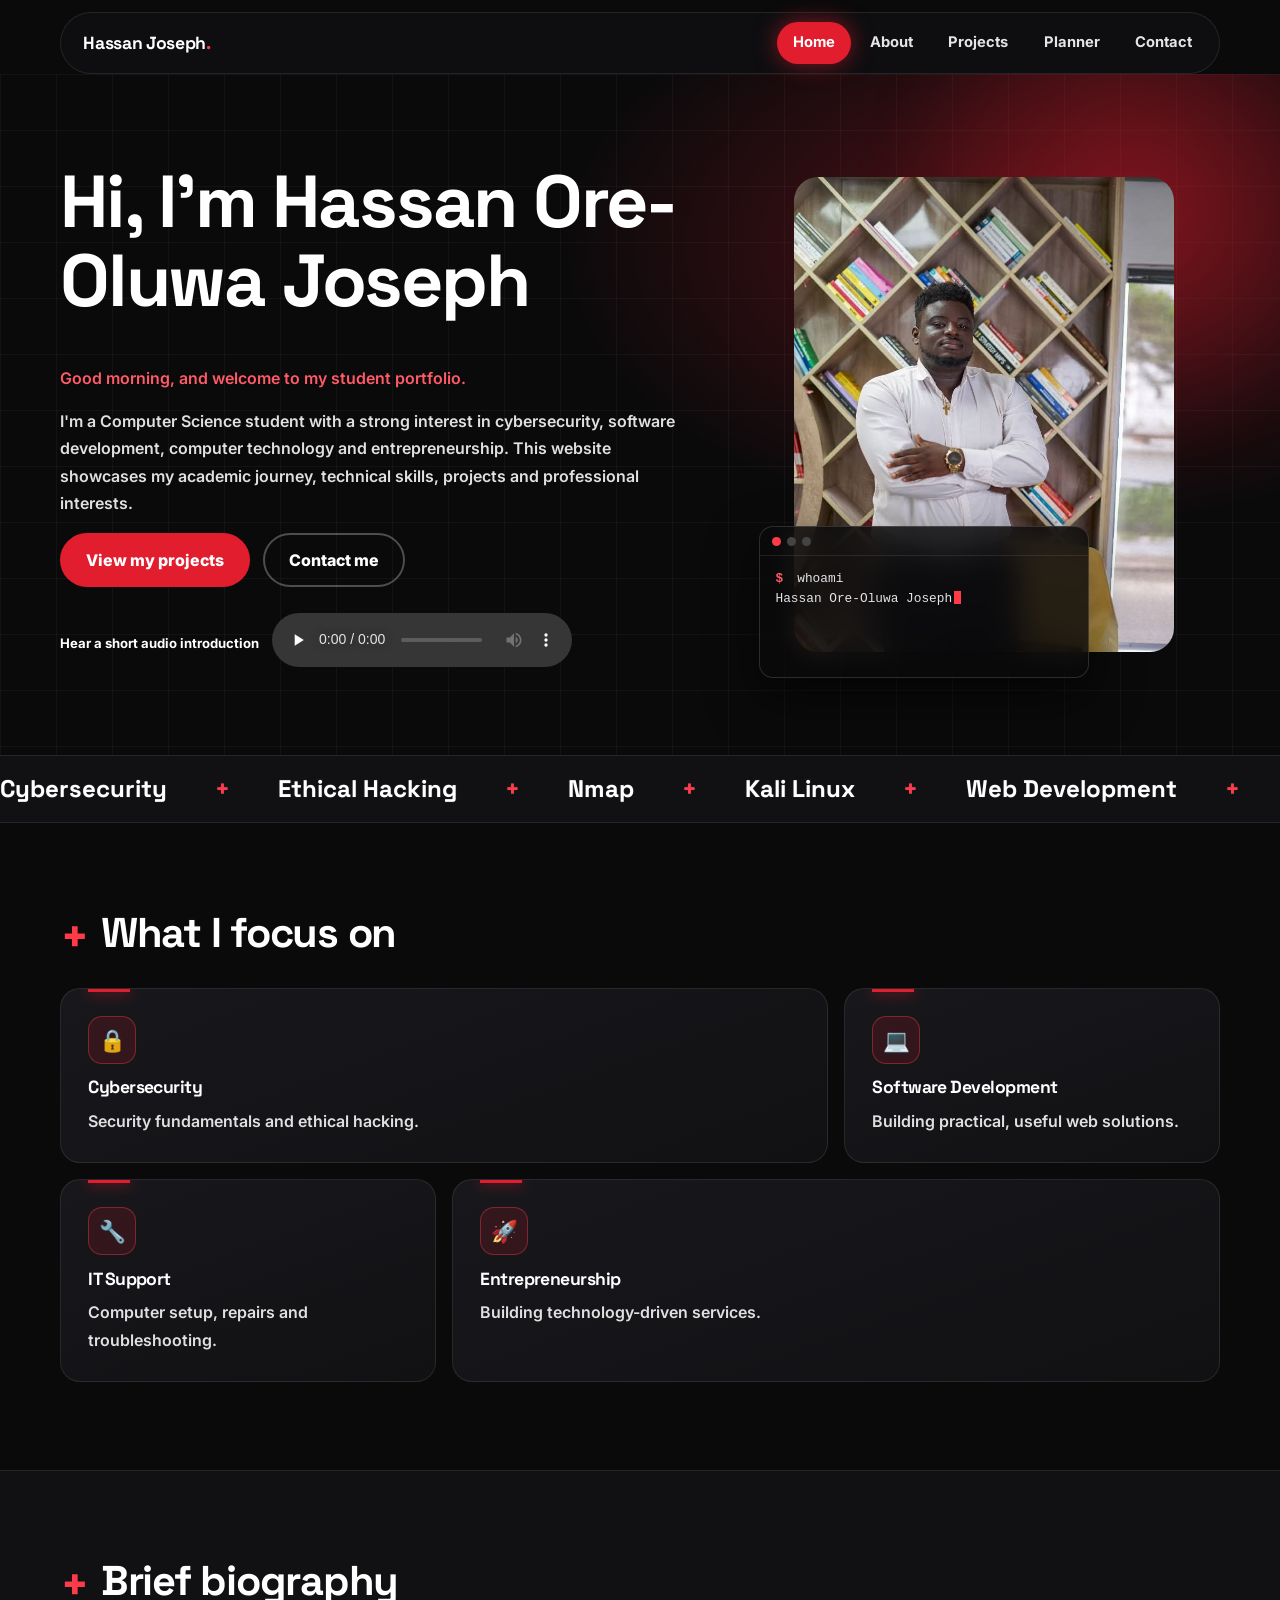
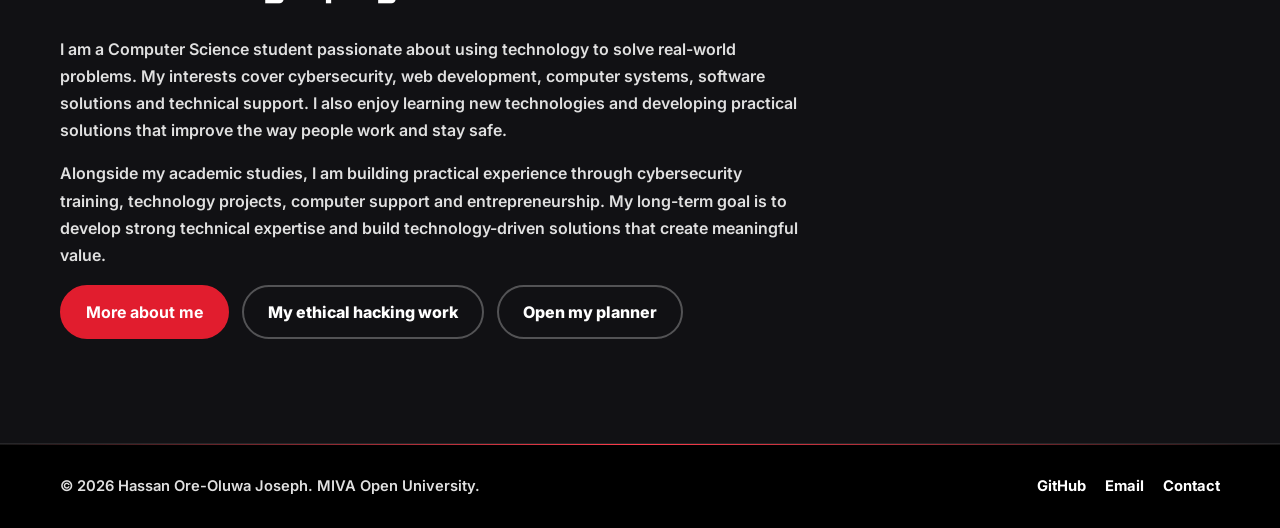
==== index.html @ a091adb0 "Add files via upload" ====
<!DOCTYPE html>
<html lang="en">
<head>
<meta charset="utf-8">
<meta name="viewport" content="width=device-width, initial-scale=1">
<title>Home | Hassan Ore-Oluwa Joseph</title>
<meta name="description" content="Student portfolio of Hassan Ore-Oluwa Joseph, a Computer Science student interested in cybersecurity, software development and IT support.">
<meta name="theme-color" content="#0A0A0B">
<link rel="icon" href="favicon.svg" type="image/svg+xml">
<link rel="icon" href="favicon-32x32.png" sizes="32x32" type="image/png">
<link rel="shortcut icon" href="favicon.ico">
<link rel="preconnect" href="https://fonts.googleapis.com">
<link rel="preconnect" href="https://fonts.gstatic.com" crossorigin>
<link rel="stylesheet" href="https://fonts.googleapis.com/css2?family=Inter:wght@400;500;600;700&amp;family=Space+Grotesk:wght@500;700&amp;display=swap">
<link rel="stylesheet" href="css/style.css">
</head>
<body class="pg-index">
<a class="skip" href="#main">Skip to content</a>
<header class="site-header">
<nav class="nav" aria-label="Main navigation">
<a class="brand" href="index.html">Hassan Joseph<b>.</b></a>
<button class="nav-toggle" type="button" aria-expanded="false" aria-controls="menu" aria-label="Toggle menu"><span class="bars" aria-hidden="true"></span></button>
<ul id="menu"><li><a href="index.html" aria-current="page">Home</a></li><li><a href="about.html">About</a></li><li><a href="projects.html">Projects</a></li><li><a href="planner.html">Planner</a></li><li><a href="contact.html">Contact</a></li></ul>
</nav>
</header>
<main id="main">
<section class="hero">
<div class="wrap">
<div class="hero-text">

<h1>Hi, I'm Hassan Ore-Oluwa Joseph</h1>
<p id="greeting">Welcome to my student portfolio.</p>
<p>I'm a Computer Science student with a strong interest in cybersecurity, software development, computer technology and entrepreneurship. This website showcases my academic journey, technical skills, projects and professional interests.</p>
<p class="cta"><a class="btn" href="projects.html">View my projects</a><a class="btn ghost" href="contact.html">Contact me</a></p>
<figure class="intro">
<figcaption>Hear a short audio introduction</figcaption>
<audio controls preload="none" src="assets/audio/intro.mp3">Your browser does not support audio playback.</audio>
</figure>
</div>
<div class="portrait"><img src="assets/img/profile.jpg" width="721" height="1080" alt="Hassan Ore-Oluwa Joseph standing with folded arms in front of a bookshelf, wearing a white shirt"><div class="term" aria-hidden="true"><div class="bar"><i></i><i></i><i></i></div><pre id="typed"></pre></div></div>
</div>
</section>
<div class="marquee" aria-hidden="true"><div class="track"><span>Cybersecurity</span><span>Ethical Hacking</span><span>Nmap</span><span>Kali Linux</span><span>Web Development</span><span>IT Support</span><span>Solar Installation</span><span>Cybersecurity</span><span>Ethical Hacking</span><span>Nmap</span><span>Kali Linux</span><span>Web Development</span><span>IT Support</span><span>Solar Installation</span></div></div>
<section>
<div class="wrap">
<h2>What I focus on</h2>
<ul class="focus"><li><div class="ic" aria-hidden="true">&#128274;</div><h3>Cybersecurity</h3><p>Security fundamentals and ethical hacking.</p></li><li><div class="ic" aria-hidden="true">&#128187;</div><h3>Software Development</h3><p>Building practical, useful web solutions.</p></li><li><div class="ic" aria-hidden="true">&#128295;</div><h3>IT Support</h3><p>Computer setup, repairs and troubleshooting.</p></li><li><div class="ic" aria-hidden="true">&#128640;</div><h3>Entrepreneurship</h3><p>Building technology-driven services.</p></li></ul>
</div>
</section>
<section class="alt">
<div class="wrap">
<h2>Brief biography</h2>
<p>I am a Computer Science student passionate about using technology to solve real-world problems. My interests cover cybersecurity, web development, computer systems, software solutions and technical support. I also enjoy learning new technologies and developing practical solutions that improve the way people work and stay safe.</p>
<p>Alongside my academic studies, I am building practical experience through cybersecurity training, technology projects, computer support and entrepreneurship. My long-term goal is to develop strong technical expertise and build technology-driven solutions that create meaningful value.</p>
<p class="cta"><a class="btn dark" href="about.html">More about me</a><a class="btn line" href="projects.html#ethical-hacking">My ethical hacking work</a><a class="btn line" href="planner.html">Open my planner</a></p>
</div>
</section>
</main>
<footer class="site-footer">
<div class="wrap foot">
<p>&copy; <span id="year">2026</span> Hassan Ore-Oluwa Joseph. MIVA Open University.</p>
<ul><li><a href="https://github.com/hassanjoseph-dev" target="_blank" rel="noopener">GitHub</a></li><li><a href="mailto:h.ore-oluwa5593@miva.edu.ng">Email</a></li><li><a href="contact.html">Contact</a></li></ul>
</div>
</footer>
<script src="js/script.js"></script>
</body>
</html>
---- css/style.css ----
/* Hassan Ore-Oluwa Joseph | Portfolio | Black + Signal Red */
:root{--bg:#0A0A0B;--s1:#111114;--s2:#18181C;--line:rgba(255,255,255,.09);--text:#F4F4F5;--mute:#A8A8B3;--red:#E11D2E;--red2:#FF3B4A;--rt:#FF5A66;--ok:#4ADE80;--err:#FF6B75;--r:20px;--glow:0 0 40px rgba(225,29,46,.35)}
*,::before,::after{box-sizing:border-box}
html{scroll-behavior:smooth}
body{margin:0;font:400 1rem/1.7 Inter,system-ui,-apple-system,"Segoe UI",Roboto,sans-serif;background:var(--bg);color:var(--text);overflow-x:hidden}
::selection{background:var(--red);color:#fff}
img{display:block;max-width:100%;height:auto}
a{color:var(--rt)}
h1,h2,h3{font-family:"Space Grotesk",Inter,system-ui,sans-serif;margin:0 0 .6em;line-height:1.08;letter-spacing:-.03em;color:#fff}
h1{font-size:clamp(2.3rem,1rem + 5.5vw,4.6rem);font-weight:700}
h2{font-size:clamp(1.7rem,1.1rem + 2.2vw,2.6rem);font-weight:700}
h2::before{content:"";display:inline-block;width:.7em;height:.14em;margin-right:.45em;vertical-align:middle;background:var(--red);border-radius:2px;box-shadow:0 0 14px var(--red)}
h3{font-size:1.1rem;font-weight:700}
p{margin:0 0 1em;max-width:68ch;color:var(--mute)}
strong,label{color:#fff}
figure{margin:0}
:focus-visible{outline:3px solid var(--red2);outline-offset:3px}
.wrap{width:min(1160px,100% - 2.5rem);margin-inline:auto}
section{padding:clamp(3rem,7vw,5.5rem) 0}
.alt{background:var(--s1);border-block:1px solid var(--line)}
.skip{position:absolute;left:-999px;top:0;background:var(--red);color:#fff;padding:.6rem 1rem;z-index:100}
.skip:focus{left:0}

/* Floating pill navigation */
.site-header{position:sticky;top:0;z-index:50;padding-top:12px}
.nav{display:flex;align-items:center;justify-content:space-between;min-height:62px;width:min(1160px,100% - 2rem);margin-inline:auto;padding:0 .7rem 0 1.4rem;background:rgba(17,17,20,.72);-webkit-backdrop-filter:blur(16px);backdrop-filter:blur(16px);border:1px solid var(--line);border-radius:999px}
.brand{color:#fff;font:700 1.1rem "Space Grotesk",sans-serif;letter-spacing:-.02em;text-decoration:none}
.brand b{color:var(--red2)}
.nav ul{display:flex;gap:.2rem;list-style:none;margin:0;padding:0}
.nav li a{display:block;color:var(--mute);text-decoration:none;font-weight:600;font-size:.92rem;padding:.55rem 1rem;border-radius:999px;transition:background .2s,color .2s,box-shadow .2s}
.nav li a:hover{color:#fff;background:rgba(255,255,255,.08)}
.nav li a[aria-current=page]{background:var(--red);color:#fff;box-shadow:0 0 22px rgba(225,29,46,.55)}
.nav-toggle{display:none;background:none;border:1px solid var(--line);color:#fff;border-radius:999px;padding:.35rem .8rem;font-size:1.2rem;cursor:pointer}

/* Hero and page headers */
.hero,.page-head{position:relative;overflow:hidden;background:radial-gradient(55% 60% at 82% 25%,rgba(225,29,46,.34),transparent 70%),linear-gradient(rgba(255,255,255,.035) 1px,transparent 1px) 0 0/56px 56px,linear-gradient(90deg,rgba(255,255,255,.035) 1px,transparent 1px) 0 0/56px 56px,var(--bg)}
.hero p,.page-head p{color:#C9C9D1}
.hero{padding:clamp(2.5rem,7vw,5.5rem) 0}
.hero .wrap{display:grid;grid-template-columns:1.15fr .85fr;gap:3rem;align-items:center}
.page-head{padding:clamp(2.5rem,6vw,4rem) 0;border-bottom:1px solid var(--line)}
.page-head h1{font-size:clamp(2.2rem,1rem + 4vw,3.6rem)}
.hero-text>*{animation:rise .7s both}
.hero-text>:nth-child(2){animation-delay:.1s}
.hero-text>:nth-child(3){animation-delay:.2s}
.hero-text>:nth-child(n+4){animation-delay:.3s}
@keyframes rise{from{opacity:0;transform:translateY(16px)}}
@keyframes pulse{from{box-shadow:0 0 0 0 rgba(255,59,74,.7)}to{box-shadow:0 0 0 10px rgba(255,59,74,0)}}
.tag{display:inline-flex;align-items:center;gap:.55rem;font:600 .82rem ui-monospace,SFMono-Regular,Consolas,monospace;color:#fff;background:rgba(225,29,46,.14);border:1px solid rgba(255,59,74,.5);padding:.35rem .9rem;border-radius:999px;margin-bottom:1.3rem}
.tag::before{content:"";width:8px;height:8px;border-radius:50%;background:var(--red2);animation:pulse 1.8s infinite}
#greeting{color:var(--rt);font-weight:600}
.portrait{position:relative;width:min(380px,100%);margin-inline:auto;animation:rise .9s .2s both}
/* Remove the red frame and background glow */
.portrait::before,
.portrait::after {
    content: none;
    display: none;
}

.portrait img {
    position: relative;
    z-index: 1;
    display: block;
    width: 100%;
    aspect-ratio: 4 / 5;
    object-fit: cover;
    object-position: 90% 10%;
    border-radius: 24px;
}

.intro{display:flex;flex-wrap:wrap;align-items:center;gap:.8rem;margin-top:1.6rem}
.intro figcaption{font-weight:700;color:#fff}
audio{max-width:100%;color-scheme:dark}

/* Buttons */
.btn,.btn.dark{display:inline-block;font:inherit;font-weight:700;background:var(--red);color:#fff;border:2px solid var(--red);padding:.72rem 1.5rem;border-radius:999px;text-decoration:none;cursor:pointer;transition:transform .2s,background .2s,box-shadow .2s,border-color .2s}
.btn:hover{background:var(--red2);border-color:var(--red2);transform:translateY(-2px);box-shadow:0 10px 28px rgba(225,29,46,.5)}
.btn.ghost,.btn.line{background:transparent;border-color:rgba(255,255,255,.28)}
.btn.ghost:hover,.btn.line:hover{background:rgba(255,255,255,.08);border-color:#fff;box-shadow:none}
.btn:disabled{opacity:.6;cursor:wait;transform:none}
.cta{display:flex;flex-wrap:wrap;gap:.8rem}

/* Bento cards, lists, table */
.focus,.skills{display:grid;grid-template-columns:repeat(3,1fr);gap:1rem;list-style:none;padding:0;margin:0}
.focus li:nth-child(1),.focus li:nth-child(4),.skills li:nth-child(1),.skills li:nth-child(4),.skills li:nth-child(6){grid-column:span 2}
.focus li,.skills li,.card{position:relative;overflow:hidden;background:linear-gradient(160deg,var(--s2),var(--s1));border:1px solid var(--line);border-radius:var(--r);padding:1.7rem}
.focus li,.skills li{transition:transform .25s,border-color .25s,box-shadow .25s}
.focus li:hover,.skills li:hover{transform:translateY(-4px);border-color:rgba(255,59,74,.6);box-shadow:0 20px 40px rgba(225,29,46,.18)}
.focus li::after,.skills li::after{content:"";position:absolute;top:0;left:1.7rem;width:42px;height:3px;background:var(--red);box-shadow:0 0 14px var(--red)}
.focus p,.skills p{margin:0}
.ic{display:grid;place-items:center;flex:none;width:3rem;height:3rem;margin-bottom:.9rem;font-size:1.35rem;border-radius:14px;background:rgba(225,29,46,.14);border:1px solid rgba(255,59,74,.4)}
.chips,.tags{display:flex;flex-wrap:wrap;gap:.6rem;list-style:none;padding:0;margin:0 0 1.2rem}
.chips li{padding:.5rem 1.05rem;border-radius:999px;background:var(--s2);border:1px solid var(--line);font-weight:600;transition:background .2s,border-color .2s,transform .2s}
.chips li:hover{background:var(--red);border-color:var(--red);transform:translateY(-2px)}
.tags li{padding:.15rem .7rem;border-radius:8px;background:rgba(225,29,46,.12);border:1px solid rgba(255,59,74,.3);color:#FF8A93;font:600 .78rem ui-monospace,SFMono-Regular,Consolas,monospace}
.tbl{overflow-x:auto;margin-top:1.5rem;background:var(--s1);border:1px solid var(--line);border-radius:var(--r)}
table{width:100%;min-width:560px;border-collapse:collapse}
caption{text-align:left;font-weight:700;color:#fff;padding:1rem 1.1rem 0}
th,td{text-align:left;padding:.9rem 1.1rem;border-bottom:1px solid var(--line)}
td{color:#D4D4DB}
thead th{color:var(--rt);font-size:.8rem;text-transform:uppercase;letter-spacing:.08em;border-bottom:2px solid var(--red)}
tbody tr:last-child td{border-bottom:0}
tbody tr{transition:background .2s}
tbody tr:hover{background:rgba(225,29,46,.08)}
.about-top{display:flex;align-items:center;gap:2rem}
.avatar{width:150px;height:150px;flex:none;border-radius:50%;object-fit:cover;border:3px solid var(--red);box-shadow:var(--glow)}

/* Projects */
.project{display:grid;grid-template-columns:1.1fr .9fr;gap:2.5rem;align-items:start;padding-block:2.5rem}
.project+.project{border-top:1px solid var(--line)}
.project:nth-of-type(even) .gallery{order:2}
.gallery{display:grid;grid-template-columns:repeat(2,1fr);gap:.8rem}
.gallery figure:first-child:nth-last-child(odd){grid-column:1/-1}
.gallery.wide{grid-template-columns:1fr}
.gallery a{display:block}
.gallery img{width:100%;aspect-ratio:4/3;object-fit:contain;background:var(--s2);border:1px solid var(--line);border-radius:14px;transition:transform .25s,box-shadow .25s}
.gallery.wide img{aspect-ratio:auto;object-fit:cover}
.gallery a:hover img{transform:scale(1.015);box-shadow:0 0 0 1px var(--red2),var(--glow)}
figcaption{font-size:.82rem;color:var(--mute);margin-top:.4rem}
.links{display:flex;flex-wrap:wrap;gap:.7rem;margin-top:1.2rem}

/* Planner */
.progress{max-width:760px;height:10px;margin-top:1.4rem;background:rgba(255,255,255,.12);border-radius:99px;overflow:hidden}
.progress span{display:block;height:100%;width:0;background:linear-gradient(90deg,var(--red),var(--red2));box-shadow:0 0 16px var(--red);transition:width .45s ease}
.page-head .count{font-weight:700;margin:.7rem 0 0;color:#fff}
.planner{max-width:760px}
.add{display:flex;gap:.7rem}
.tasks{list-style:none;margin:0;padding:0;display:grid;gap:.7rem}
.task{display:flex;align-items:center;gap:.9rem;background:var(--bg);border:1px solid var(--line);border-left:4px solid var(--red);border-radius:14px;padding:.8rem 1rem;transition:opacity .25s,transform .25s,border-color .25s}
.task.new{animation:rise .3s both}
.task.done{border-left-color:var(--ok);opacity:.65}
.task.done label{text-decoration:line-through}
.task.out{opacity:0;transform:translateX(30px)}
.task input{width:1.25rem;height:1.25rem;flex:none;accent-color:var(--red);cursor:pointer}
.task label{flex:1;margin:0;font-weight:500;cursor:pointer}
.del{font:inherit;font-size:.85rem;font-weight:700;background:transparent;color:var(--rt);border:1px solid rgba(255,59,74,.4);border-radius:8px;padding:.3rem .75rem;cursor:pointer;transition:background .2s,color .2s}
.del:hover{background:var(--red);color:#fff}
.note{font-size:.85rem;margin:1rem 0 0}

/* Contact form */
.contact{display:grid;grid-template-columns:.85fr 1.15fr;gap:1.5rem;align-items:start}
.info{list-style:none;margin:0;padding:0;display:grid;gap:1.1rem}
.info li{display:flex;align-items:center;gap:1rem;color:var(--mute)}
.info .ic{margin:0}
.field{margin-bottom:.9rem}
label{display:block;font-weight:600;margin-bottom:.35rem}
input:not([type=checkbox]),textarea{width:100%;font:inherit;color:#fff;background:var(--bg);padding:.8rem 1rem;border:1.5px solid #34343B;border-radius:12px;transition:border-color .2s,box-shadow .2s}
textarea{min-height:140px;resize:vertical}
::placeholder{color:#7D7D88}
input:not([type=checkbox]):focus,textarea:focus{outline:none;border-color:var(--red2);box-shadow:0 0 0 4px rgba(225,29,46,.3)}
.bad{border-color:var(--err)!important}
.err{color:var(--err);font-size:.88rem;font-weight:600;min-height:1.3em;margin:.25rem 0 0}
.status{font-weight:700;margin:1rem 0 0}
.status.ok{color:var(--ok)}
.status.no{color:var(--err)}

/* Cybersecurity notes */
.about-top .head-img{width:min(340px,38%);margin-left:auto;border-radius:var(--r);border:1px solid var(--line);box-shadow:var(--glow)}
.split{display:grid;grid-template-columns:1fr 340px;gap:3rem;align-items:center}
.steps,.phases{list-style:none;counter-reset:s;padding:0;margin:0 0 1rem;display:grid;gap:1.1rem}
.steps li,.phases li{counter-increment:s;position:relative;padding:.1rem 0 .1rem 3.5rem}
.steps li::before,.phases li::before{content:counter(s);position:absolute;left:0;top:0;display:grid;place-items:center;width:2.4rem;height:2.4rem;border-radius:50%;background:var(--red);color:#fff;font-weight:800;box-shadow:0 0 18px rgba(225,29,46,.5)}
.steps h3,.phases h3{margin:0 0 .15rem}
.steps p,.phases p{margin:0}
.cy figure a{display:block}
.cy figure img{width:100%;height:auto;background:#fff;border:1px solid var(--line);border-radius:14px;transition:transform .25s,box-shadow .25s}
.cy figure a:hover img{transform:scale(1.015);box-shadow:0 0 0 1px var(--red2),var(--glow)}
.shots{display:grid;grid-template-columns:repeat(auto-fit,minmax(280px,1fr));gap:1.2rem;margin-top:2rem}
.cy .shots img{aspect-ratio:16/10;object-fit:contain;background:var(--s2)}
.credit{display:block;font-size:.75rem}
.big{max-width:780px;margin:1.2rem 0 1.6rem}
.sub{margin-top:2.2rem}
.callout{border-left:4px solid var(--red);background:rgba(225,29,46,.09);border-radius:12px;padding:1rem 1.25rem;margin:1.5rem 0 0;max-width:none;color:#D4D4DB}
code{font:600 .88em ui-monospace,SFMono-Regular,Consolas,monospace;background:rgba(255,255,255,.08);color:#FF8A93;padding:.1em .4em;border-radius:6px}

/* Footer */
.site-footer{position:relative;background:#000;border-top:1px solid var(--line);padding:1.8rem 0;font-size:.92rem;color:var(--mute)}
.site-footer::before{content:"";position:absolute;top:-1px;left:0;right:0;height:1px;background:linear-gradient(90deg,transparent,var(--red2),transparent)}
.foot{display:flex;flex-wrap:wrap;justify-content:space-between;gap:1rem}
.foot p{margin:0}
.foot ul{display:flex;gap:1.2rem;list-style:none;margin:0;padding:0}
.foot a{color:#fff;text-decoration:none;transition:color .2s}
.foot a:hover{color:var(--rt)}

/* Responsive */
@media (max-width:940px){
  .hero .wrap,.project,.contact,.split{grid-template-columns:1fr}
  .focus,.skills{grid-template-columns:repeat(2,1fr)}
  .focus li:nth-child(n),.skills li:nth-child(n){grid-column:auto}
  .portrait{width:min(300px,86%)}
  .project:nth-of-type(even) .gallery{order:0}
  .split figure{max-width:340px}
  .nav-toggle{display:block}
  .nav ul{display:none;position:absolute;top:calc(100% + 8px);left:1rem;right:1rem;flex-direction:column;gap:.3rem;padding:.7rem;background:rgba(17,17,20,.97);border:1px solid var(--line);border-radius:20px}
  .nav ul.open{display:flex}
}
@media (max-width:560px){
  .focus,.skills,.gallery{grid-template-columns:1fr}
  .add{flex-direction:column}
  .about-top{flex-direction:column;align-items:flex-start}
  .about-top .head-img{width:100%;margin-left:0}
}
@media (prefers-reduced-motion:reduce){
  *,::before,::after{animation:none!important;transition:none!important;scroll-behavior:auto!important}
}

/* Ethical hacking container */
.hub{padding-block:2.5rem;border-bottom:1px solid var(--line)}
.hub-head{display:grid;grid-template-columns:1fr 340px;gap:2.5rem;align-items:center}
.hub-img{border-radius:var(--r);border:1px solid var(--line);box-shadow:var(--glow)}
.accordion{counter-reset:i;display:grid;gap:.8rem;margin-top:1.5rem}
.item{counter-increment:i;background:linear-gradient(160deg,var(--s2),var(--s1));border:1px solid var(--line);border-radius:var(--r);transition:border-color .25s,box-shadow .25s}
.item[open]{border-color:rgba(255,59,74,.5);box-shadow:0 18px 40px rgba(225,29,46,.12)}
.item summary{display:flex;flex-wrap:wrap;align-items:center;gap:.5rem 1rem;padding:1.1rem 1.4rem;border-radius:var(--r);cursor:pointer;list-style:none;font:700 1.1rem "Space Grotesk",Inter,sans-serif;color:#fff;transition:background .2s}
.item summary::-webkit-details-marker{display:none}
.item summary:hover{background:rgba(255,255,255,.04)}
.item summary::before{content:counter(i,decimal-leading-zero);color:var(--rt);font:600 .9rem ui-monospace,SFMono-Regular,Consolas,monospace}
.item summary::after{content:"+";margin-left:auto;font-size:1.6rem;line-height:1;color:var(--rt);transition:transform .25s}
.item[open] summary::after{transform:rotate(45deg)}
.badge{font:600 .72rem ui-monospace,SFMono-Regular,Consolas,monospace;padding:.1rem .65rem;border-radius:999px;border:1px solid var(--line);color:var(--mute)}
.badge.own{background:var(--red);border-color:var(--red);color:#fff}
.item-body{padding:.4rem 1.4rem 1.6rem}
@media (max-width:940px){.hub-head{grid-template-columns:1fr}.hub-img{max-width:340px}}

/* ===== Motion: purposeful, transform/opacity only, disabled by prefers-reduced-motion ===== */
:root{--ease:cubic-bezier(.22,1,.36,1)}
@media (prefers-reduced-motion:no-preference){@view-transition{navigation:auto}}
::view-transition-old(root){animation:vt-out .25s ease both}
::view-transition-new(root){animation:vt-in .45s cubic-bezier(.22,1,.36,1) both}
@keyframes vt-out{to{opacity:0;transform:translateY(-8px)}}
@keyframes vt-in{from{opacity:0;transform:translateY(12px)}}
.site-header{view-transition-name:site-header}

/* Scroll progress, header state, scroll reveal */
.scroll-bar{position:fixed;top:0;left:0;right:0;z-index:100;height:3px;transform:scaleX(0);transform-origin:0 50%;background:linear-gradient(90deg,var(--red),var(--red2));box-shadow:0 0 12px var(--red);pointer-events:none}
.nav{transition:background .3s,box-shadow .3s,border-color .3s}
.site-header.scrolled .nav{background:rgba(10,10,11,.9);border-color:rgba(255,255,255,.14);box-shadow:0 12px 32px rgba(0,0,0,.5)}
.reveal{opacity:0}
.reveal.in{opacity:1;animation:reveal .8s var(--ease) var(--d,0s) backwards}
@keyframes reveal{from{opacity:0;transform:translateY(28px)}}
.page-head .wrap>*{animation:rise .6s var(--ease) both}
.page-head .wrap>:nth-child(2){animation-delay:.1s}
.page-head .wrap>:nth-child(n+3){animation-delay:.2s}

/* Hero ambient glow */
.hero::before{content:"";position:absolute;right:-140px;top:-160px;width:560px;height:560px;border-radius:50%;background:radial-gradient(circle,rgba(225,29,46,.38),transparent 65%);filter:blur(24px);pointer-events:none;animation:drift 14s ease-in-out infinite alternate}
@keyframes drift{to{transform:translate(-90px,70px) scale(1.15)}}
.hero .wrap{position:relative;z-index:1}

/* Buttons: sheen, press, loading spinner */
.btn{position:relative;overflow:hidden;isolation:isolate}
.btn::before{content:"";position:absolute;inset:0;z-index:-1;background:linear-gradient(110deg,transparent 30%,rgba(255,255,255,.35) 50%,transparent 70%);transform:translateX(-120%);transition:transform .6s var(--ease)}
.btn:hover::before{transform:translateX(120%)}
.btn:active{transform:translateY(0) scale(.97)}
.btn:disabled::after{content:"";display:inline-block;width:.9em;height:.9em;margin-left:.6rem;vertical-align:-.1em;border:2px solid rgba(255,255,255,.4);border-top-color:#fff;border-radius:50%;animation:spin .7s linear infinite}
@keyframes spin{to{transform:rotate(360deg)}}

/* Cursor-following glow on cards */
.item{position:relative}
.focus li::before,.skills li::before,.card::before,.item::before{content:"";position:absolute;inset:0;border-radius:inherit;pointer-events:none;opacity:0;transition:opacity .3s;background:radial-gradient(320px circle at var(--mx,50%) var(--my,0%),rgba(255,59,74,.16),transparent 65%)}
.focus li:hover::before,.skills li:hover::before,.card:hover::before,.item:hover::before{opacity:1}

/* Accordion, footer links */
.item[open] .item-body{animation:rise .45s var(--ease) both}
.foot a{background:linear-gradient(var(--rt),var(--rt)) 0 100%/0 1px no-repeat;transition:color .2s,background-size .3s var(--ease)}
.foot a:hover{background-size:100% 1px}

/* Planner: animated strike-through, smooth removal */
.tasks{display:flex;flex-direction:column;gap:0}
.task{margin-bottom:.7rem;max-height:240px;transition:opacity .25s,transform .3s,max-height .35s ease,margin .35s,padding .35s,border-width .35s,border-color .25s}
.task.out{max-height:0;margin-bottom:0;padding-block:0;border-width:0}
.task label{flex:0 1 auto;background:linear-gradient(currentColor,currentColor) 0 58%/0 2px no-repeat;transition:background-size .35s ease,color .25s}
.task.done label{text-decoration:none;background-size:100% 2px;color:var(--mute)}
.del{margin-left:auto}

/* Form feedback */
@keyframes shake{20%{transform:translateX(-6px)}40%{transform:translateX(5px)}60%{transform:translateX(-3px)}80%{transform:translateX(2px)}}
input.bad,textarea.bad{animation:shake .4s}
.err:not(:empty),.status:not(:empty){animation:rise .3s both}

/* Hamburger morphs to a close icon; mobile menu fades and slides */
.bars,.bars::before,.bars::after{display:block;width:20px;height:2px;background:#fff;border-radius:2px}
.bars{position:relative;transition:background .2s}
.bars::before,.bars::after{content:"";position:absolute;left:0;transition:transform .3s var(--ease)}
.bars::before{top:-6px}
.bars::after{top:6px}
.nav-toggle[aria-expanded=true] .bars{background:transparent}
.nav-toggle[aria-expanded=true] .bars::before{transform:translateY(6px) rotate(45deg)}
.nav-toggle[aria-expanded=true] .bars::after{transform:translateY(-6px) rotate(-45deg)}
@media (max-width:940px){
  .nav-toggle{display:grid;place-items:center;width:44px;height:44px;padding:0}
  .nav ul{display:flex;opacity:0;visibility:hidden;transform:translateY(-10px) scale(.98);transform-origin:top;transition:opacity .25s,transform .35s var(--ease),visibility 0s .35s}
  .nav ul.open{opacity:1;visibility:visible;transform:none;transition-delay:0s}
}

/* ===== Per-page designs ===== */
[hidden]{display:none!important}
@property --a{syntax:"<angle>";inherits:false;initial-value:0deg}
@keyframes turn{to{--a:360deg}}
@keyframes revealL{from{opacity:0;transform:translateX(-40px)}}
@keyframes revealR{from{opacity:0;transform:translateX(40px)}}
@keyframes pop{40%{transform:scale(1.25);color:var(--rt)}}
@keyframes ping{from{transform:scale(.1);opacity:1}to{transform:scale(1);opacity:0}}
@keyframes draw{to{stroke-dashoffset:0}}
@keyframes blink{50%{opacity:0}}
@keyframes track{to{transform:translateX(-50%)}}
@keyframes ringpulse{from{box-shadow:0 0 0 0 rgba(255,59,74,.55)}to{box-shadow:0 0 0 22px rgba(255,59,74,0)}}
@keyframes glow{to{filter:drop-shadow(0 0 18px rgba(255,59,74,.95))}}

/* HOME: spinning gradient ring, typing terminal, outlined marquee */
.pg-home .portrait::before{background:conic-gradient(from var(--a),var(--red2),rgba(255,255,255,.15) 25%,var(--red) 50%,rgba(255,255,255,.15) 75%,var(--red2));animation:turn 5s linear infinite}
.term{position:absolute;z-index:2;left:-2.2rem;bottom:-1.6rem;width:min(330px,94%);background:rgba(10,10,11,.84);-webkit-backdrop-filter:blur(14px);backdrop-filter:blur(14px);border:1px solid rgba(255,255,255,.14);border-radius:14px;box-shadow:0 20px 50px rgba(0,0,0,.55);animation:rise .8s .9s both}
.term .bar{display:flex;gap:6px;padding:.6rem .8rem;border-bottom:1px solid var(--line)}
.term .bar i{width:9px;height:9px;border-radius:50%;background:#444}
.term .bar i:first-child{background:var(--red2)}
.term pre{margin:0;padding:.8rem 1rem 1rem;min-height:9.4em;font:500 .8rem/1.6 ui-monospace,SFMono-Regular,Consolas,monospace;color:#E4E4E7;white-space:pre-wrap}
.term pre b{color:var(--rt);margin-right:.5em}
.term pre::after{content:"";display:inline-block;width:.55em;height:1.05em;margin-left:2px;vertical-align:-.15em;background:var(--red2);animation:blink 1s steps(2) infinite}
.marquee{overflow:hidden;padding:1.1rem 0;background:var(--s1);border-block:1px solid var(--line)}
.track{display:flex;width:max-content;animation:track 30s linear infinite}
.marquee:hover .track{animation-play-state:paused}
.track span{margin-right:3rem;white-space:nowrap;font:700 1.5rem "Space Grotesk",sans-serif;color:transparent;-webkit-text-stroke:1px rgba(255,255,255,.4)}
.track span::after{content:"\2726";margin-left:3rem;color:var(--red2);-webkit-text-stroke:0}

/* ABOUT: sticky profile sidebar + timeline that draws as you scroll */
.pg-about main{display:grid;grid-template-columns:320px minmax(0,1fr);gap:0 2.5rem;width:min(1240px,100% - 2rem);margin-inline:auto;align-items:start}
.pg-about .page-head{grid-column:1;grid-row:1/12;position:sticky;top:96px;margin-top:1.5rem;padding:2rem 1.5rem;text-align:center;background:linear-gradient(160deg,var(--s2),var(--s1));border:1px solid var(--line);border-radius:var(--r)}
.pg-about .about-top{flex-direction:column;gap:1.2rem}
.pg-about .page-head h1{font-size:2rem}
.pg-about .avatar{width:170px;height:170px;animation:ringpulse 3s ease-out infinite}
.pg-about main>section{grid-column:2;padding:3rem 0;border-top:1px solid var(--line)}
.pg-about main>section:first-of-type{border-top:0}
.pg-about section>.wrap{width:100%}
.pg-about .alt{background:none}
.pg-about .skills{grid-template-columns:repeat(2,1fr)}
.pg-about .skills li:nth-child(n){grid-column:auto}
.timeline{--p:0;list-style:none;position:relative;display:grid;gap:2rem;margin:1.5rem 0 0;padding:0 0 0 2.2rem}
.timeline::before,.timeline::after{content:"";position:absolute;left:5px;top:6px;bottom:6px;width:2px;border-radius:2px}
.timeline::before{background:var(--line)}
.timeline::after{background:linear-gradient(var(--red2),var(--red));box-shadow:0 0 12px var(--red);transform:scaleY(var(--p));transform-origin:top}
.timeline li{position:relative}
.timeline li::before{content:"";position:absolute;left:-2.2rem;top:.35rem;width:12px;height:12px;border-radius:50%;background:var(--bg);border:2px solid var(--red2);box-shadow:0 0 0 4px var(--bg)}
.timeline p{margin:0}
.timeline li.reveal.in{animation-name:revealL}
.timeline li:nth-child(even).reveal.in{animation-name:revealR}

/* PROJECTS: outline title, filter tabs, big numerals, image wipe */
.pg-projects .page-head{text-align:center}

/* Bold, thick Projects page heading */
.pg-projects .page-head h1 { font-family: "Space Grotesk", Inter, sans-serif;font-size: clamp(3rem, 2rem + 6vw, 6rem);  font-weight: 900; color: #FFFFFF; -webkit-text-stroke: 0;letter-spacing: -0.04em;line-height: 1.05;text-shadow: 0 4px 18px rgba(0, 0, 0, 0.4);}
.pg-projects .page-head p{margin-inline:auto}
.filters{display:inline-flex;flex-wrap:wrap;justify-content:center;gap:.4rem;margin-top:1rem;padding:.4rem;background:rgba(17,17,20,.7);border:1px solid var(--line);border-radius:999px}
.filters button{font:inherit;font-weight:600;font-size:.9rem;color:var(--mute);background:none;border:0;border-radius:999px;padding:.55rem 1.1rem;cursor:pointer;transition:background .25s,color .25s,box-shadow .25s}
.filters button:hover{color:#fff}
.filters button.on{background:var(--red);color:#fff;box-shadow:0 0 22px rgba(225,29,46,.55)}
.flip{animation:rise .5s var(--ease) both}
.pg-projects main .wrap{counter-reset:n}
.pg-projects article{counter-increment:n;position:relative;isolation:isolate}
.pg-projects article::before{content:"0" counter(n);position:absolute;z-index:-1;right:0;top:.4rem;font:700 clamp(4.5rem,11vw,9rem)/1 "Space Grotesk",sans-serif;color:transparent;-webkit-text-stroke:1px rgba(255,59,74,.3)}
.project.reveal .gallery img{clip-path:inset(0 100% 0 0);transition:clip-path 1.1s var(--ease) .15s,transform .25s,box-shadow .25s}
.project.reveal.in .gallery img{clip-path:inset(0)}

/* PLANNER: dashboard with animated progress ring */
.dash{padding:clamp(2rem,5vw,3.5rem) 0}
.dash-top{display:grid;grid-template-columns:1fr auto;gap:2rem;align-items:center;margin-bottom:1.5rem}
.dash-top>*{animation:rise .7s var(--ease) both}
.dash-top h1{font-size:clamp(2.2rem,1rem + 4vw,3.6rem)}
.stats{display:flex;align-items:center;gap:1.5rem;padding:1.2rem 1.6rem;background:linear-gradient(160deg,var(--s2),var(--s1));border:1px solid var(--line);border-radius:var(--r)}
.ring{position:relative;width:130px;height:130px;flex:none}
.ring svg{width:100%;height:100%;transform:rotate(-90deg)}
.ring circle{fill:none;stroke-width:9}
.ring .trk{stroke:rgba(255,255,255,.1)}
.ring .val{stroke:var(--red2);stroke-linecap:round;stroke-dasharray:327;stroke-dashoffset:327;transition:stroke-dashoffset .9s var(--ease);filter:drop-shadow(0 0 6px rgba(255,59,74,.7))}
.ring strong{position:absolute;inset:0;display:grid;place-items:center;font:700 1.6rem "Space Grotesk",sans-serif}
.dash.complete .ring{animation:glow 1.6s ease-in-out infinite alternate}
.tiles{display:flex;gap:.8rem;list-style:none;margin:0;padding:0}
.tiles li{min-width:76px;text-align:center;padding:.7rem .5rem;border-radius:14px;background:rgba(255,255,255,.04);border:1px solid var(--line)}
.tiles b{display:block;font:700 1.7rem/1.1 "Space Grotesk",sans-serif;color:#fff}
.tiles span{font-size:.78rem;color:var(--mute)}
.pop{animation:pop .35s var(--ease)}
.dash .count{margin:0 0 1.5rem}
.dash .planner{max-width:none}

/* CONTACT: split screen, radar, floating labels, animated tick */
.talk{position:relative;overflow:hidden;padding:clamp(2.5rem,6vw,5rem) 0}
.talk-grid{display:grid;grid-template-columns:1.05fr .95fr;gap:3rem;align-items:center;position:relative;z-index:1}
.talk-copy>*{animation:rise .7s var(--ease) both}
.talk-copy>:nth-child(2){animation-delay:.1s}
.talk-copy>:nth-child(3){animation-delay:.2s}
.talk-copy>:nth-child(4){animation-delay:.3s}
.talk h1{font-size:clamp(2.8rem,1rem + 7vw,6rem)}
.radar{position:absolute;right:-160px;top:-120px;width:560px;height:560px;pointer-events:none}
.radar i{position:absolute;inset:0;border:1px solid rgba(255,59,74,.55);border-radius:50%;animation:ping 4.5s ease-out infinite}
.radar i:nth-child(2){animation-delay:1.5s}
.radar i:nth-child(3){animation-delay:3s}
.reach{list-style:none;margin:1.8rem 0 0;padding:0;display:grid;gap:.7rem}
.reach li{display:flex;align-items:center;gap:1rem;padding:.8rem 1.1rem;background:rgba(17,17,20,.65);border:1px solid var(--line);border-radius:16px;color:var(--mute);transition:transform .3s var(--ease),border-color .3s}
.reach li:hover{transform:translateX(8px);border-color:rgba(255,59,74,.6)}
.reach .ic{margin:0}
.field{position:relative;margin-top:1.6rem}
.field label{position:absolute;left:1rem;top:.82rem;margin:0;font-weight:500;color:var(--mute);pointer-events:none;transform-origin:left;transition:transform .25s var(--ease),color .25s}
.field input:focus+label,.field textarea:focus+label,.field input:not(:placeholder-shown)+label,.field textarea:not(:placeholder-shown)+label{transform:translateY(-1.75rem) scale(.82);color:var(--rt)}
.tick{display:block;width:0;height:0;opacity:0;margin:0 auto}
.sent .tick{width:56px;height:56px;opacity:1;margin:1rem auto 0}
.tick circle,.tick path{fill:none;stroke:var(--ok);stroke-width:3;stroke-linecap:round;stroke-linejoin:round;stroke-dasharray:160;stroke-dashoffset:160}
.sent .tick circle,.sent .tick path{animation:draw .8s var(--ease) forwards}
.sent .tick path{animation-delay:.35s}

@media (max-width:940px){
  .pg-about main{display:block}
  .pg-about .page-head{position:static}
  .term{left:-1rem;width:min(300px,100%)}
  .talk-grid{grid-template-columns:1fr}
  .radar{right:-260px}
}
@media (max-width:760px){.dash-top{grid-template-columns:1fr}.stats{flex-wrap:wrap;justify-content:center}}
@media (max-width:560px){.pg-about .skills{grid-template-columns:1fr}}



/* ===== SITE-WIDE TEXT AND PLUS SIGN UPDATE ===== */

/* Make general text bolder and brighter */
body {
    font-weight: 600;
    color: #F5F5F5;
}

p,
.hero p,
.page-head p,
.project p,
.item-body p,
.callout {
    color: #E0E0E0;
    font-weight: 600;
}

/* Make headings bold and clear */
h1,
h2,
h3,
h4,
h5,
h6 {
    color: #FFFFFF;
    font-weight: 800;
}

/* Strengthen navigation text */
.nav li a {
    color: #E5E5E5;
    font-weight: 700;
}

/* Make labels and project information bolder */
label,
strong,
b,
th,
td,
figcaption {
    font-weight: 700;
}

td {
    color: #E5E5E5;
}

/* Replace the decorative dash before headings with a plus */
h2::before {
    content: "+";
    display: inline-block;
    width: auto;
    height: auto;
    margin-right: 12px;
    vertical-align: middle;
    background: none;
    border-radius: 0;
    box-shadow: none;
    color: #FF3B4A;
    font-size: 1.15em;
    font-weight: 800;
}

/* Make skill names and scrolling text stronger */
.chips li,
.skills li,
.focus li,
.track span {
    font-weight: 800;
}

/* Make accordion plus signs bold */
.item summary::after {
    content: "+";
    font-size: 1.8rem;
    font-weight: 800;
    color: #FF3B4A;
}

/* Improve form readability */
input:not([type="checkbox"]),
textarea {
    color: #FFFFFF;
    font-weight: 600;
}

::placeholder {
    color: #BDBDC7;
    opacity: 1;
}

/* Keep links clear and bold */
a {
    font-weight: 700;
}

/* Make smaller descriptive text easier to read */
.badge,
.tags li,
.note,
.credit {
    color: #E0E0E0;
    font-weight: 600;
}

/* Preserve red accents and readable text on buttons */
.btn,
.filters button,
.del {
    font-weight: 800;
}



/* Remove the plus sign before headings on the Contact page */
.pg-contact h2::before,
.pg-contact h3::before {
    content: none !important;
    display: none !important;
}


/* Home page moving text: bold, visible, black and red theme */
.track span {
    margin-right: 3rem;
    white-space: nowrap;
    font: 800 1.5rem "Space Grotesk", sans-serif;
    color: #FFFFFF;
    -webkit-text-stroke: 0;
    opacity: 1;
    text-shadow: 0 0 1px rgba(255, 255, 255, 0.3);
}

.track span::after {
    content: "+";
    margin-left: 3rem;
    color: #FF3B4A;
    -webkit-text-stroke: 0;
    font-weight: 900;
}
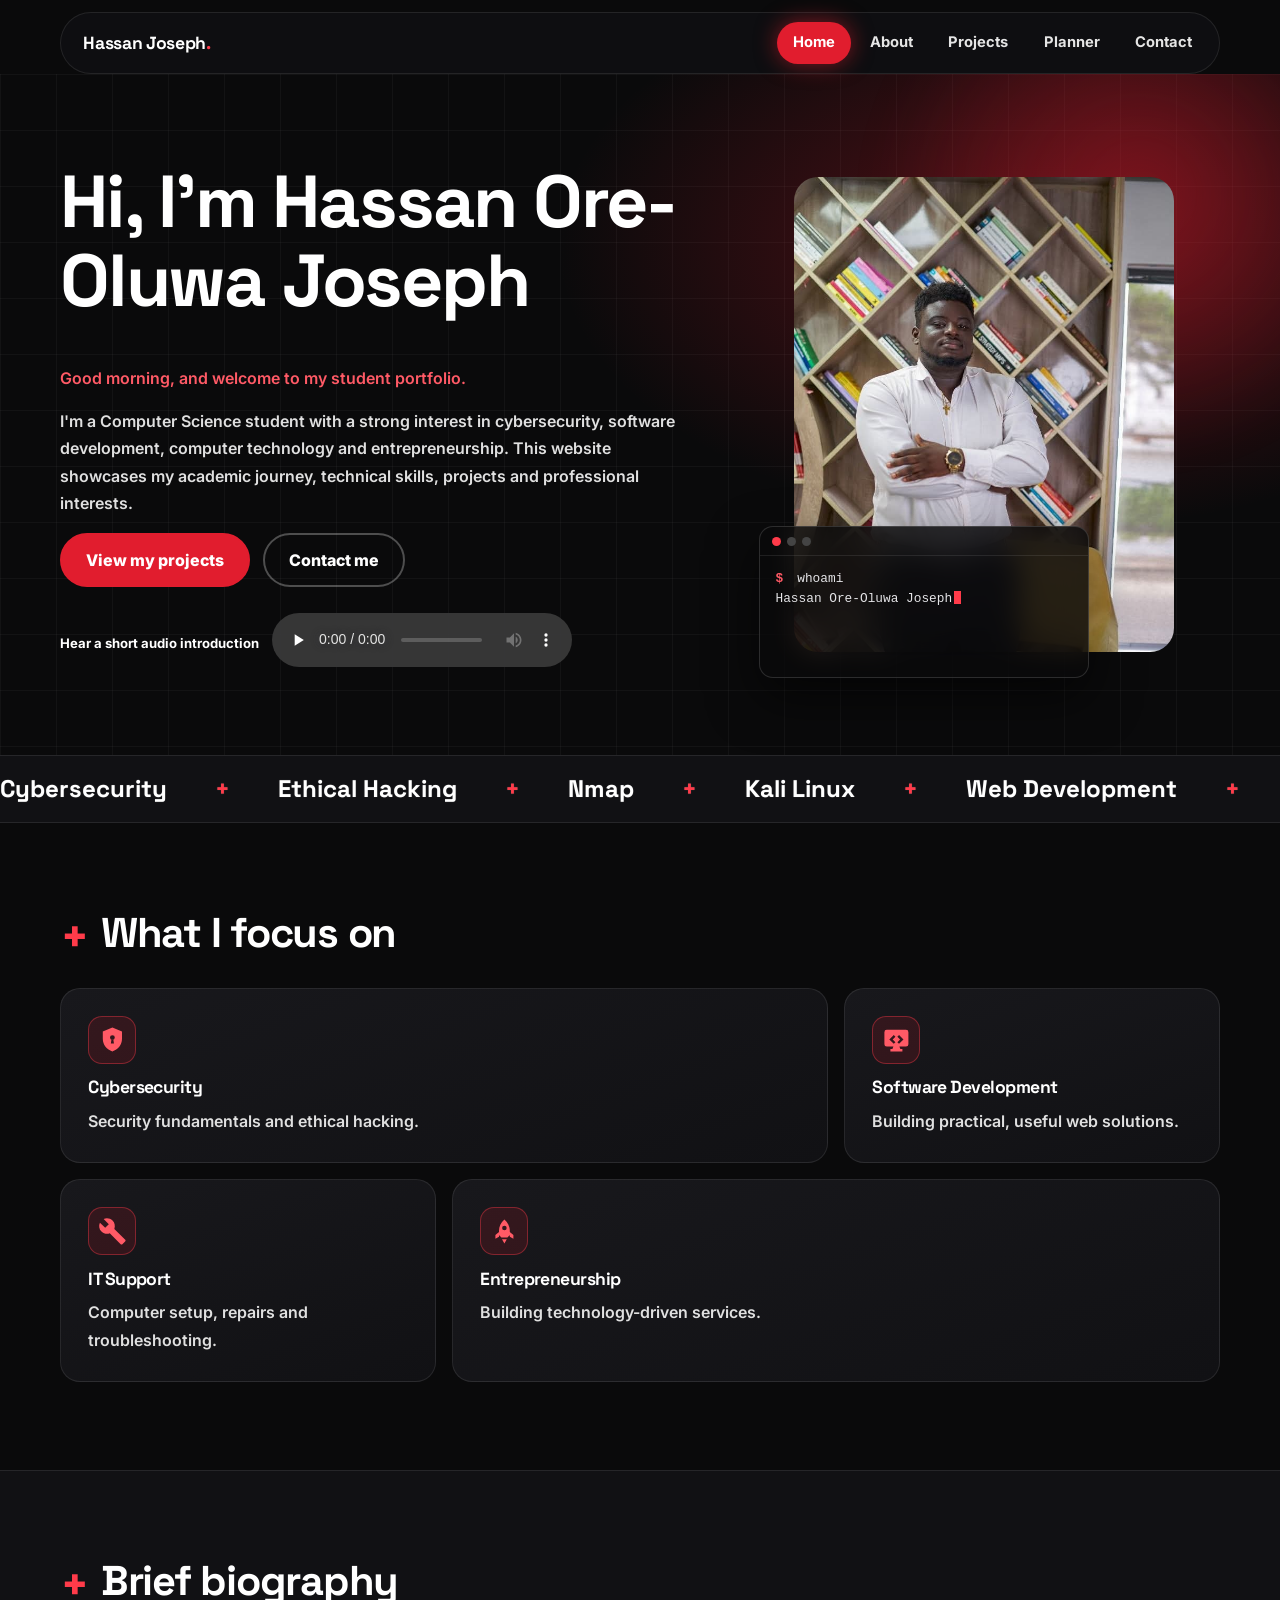
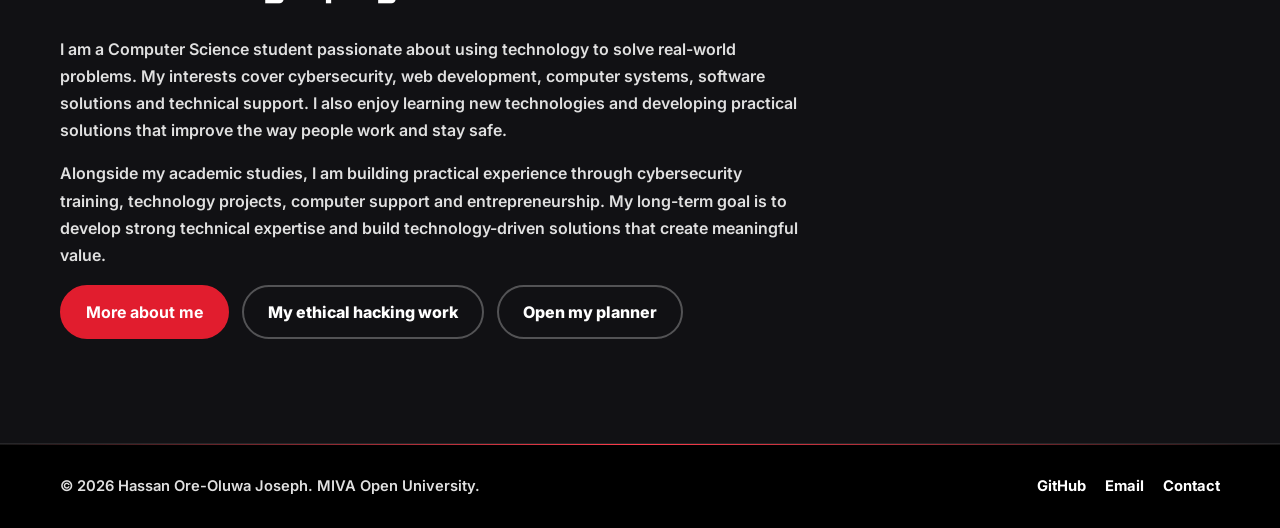
==== commit a8d5cdaa: "Update index.html" ====
--- a/index.html
+++ b/index.html
@@ -44,7 +44,7 @@
 <section>
 <div class="wrap">
 <h2>What I focus on</h2>
-<ul class="focus"><li><div class="ic" aria-hidden="true">&#128274;</div><h3>Cybersecurity</h3><p>Security fundamentals and ethical hacking.</p></li><li><div class="ic" aria-hidden="true">&#128187;</div><h3>Software Development</h3><p>Building practical, useful web solutions.</p></li><li><div class="ic" aria-hidden="true">&#128295;</div><h3>IT Support</h3><p>Computer setup, repairs and troubleshooting.</p></li><li><div class="ic" aria-hidden="true">&#128640;</div><h3>Entrepreneurship</h3><p>Building technology-driven services.</p></li></ul>
+<ul class="focus"><li><div class="ic" aria-hidden="true"><svg viewBox="0 0 24 24" fill-rule="evenodd" focusable="false"><path d="M12 2l8 3.5v6c0 5-3.4 9.2-8 10.5-4.6-1.3-8-5.5-8-10.5v-6L12 2zm0 6.5a2 2 0 1 0 0 4 2 2 0 0 0 0-4zm-.8 3.7h1.6l.5 3.3h-2.6l.5-3.3z"/></svg></div><h3>Cybersecurity</h3><p>Security fundamentals and ethical hacking.</p></li><li><div class="ic" aria-hidden="true"><svg viewBox="0 0 24 24" fill-rule="evenodd" focusable="false"><path d="M4 4h16a2 2 0 0 1 2 2v10a2 2 0 0 1-2 2h-5.5l.8 2H17v2H7v-2h1.7l.8-2H4a2 2 0 0 1-2-2V6a2 2 0 0 1 2-2zm5.8 4.3L6.1 12l3.7 3.7 1.4-1.4L8.9 12l2.3-2.3-1.4-1.4zm4.4 0l-1.4 1.4 2.3 2.3-2.3 2.3 1.4 1.4 3.7-3.7-3.7-3.7z"/></svg></div><h3>Software Development</h3><p>Building practical, useful web solutions.</p></li><li><div class="ic" aria-hidden="true"><svg viewBox="0 0 24 24" fill-rule="evenodd" focusable="false"><path d="M22.7 19l-9.1-9.1c.9-2.3.4-5-1.5-6.9-2-2-5-2.4-7.4-1.3L9 6 6 9 1.6 4.7C.4 7.1.9 10.1 2.9 12.1c1.9 1.9 4.6 2.4 6.9 1.5l9.1 9.1c.4.4 1 .4 1.4 0l2.3-2.3c.5-.4.5-1.1.1-1.4z"/></svg></div><h3>IT Support</h3><p>Computer setup, repairs and troubleshooting.</p></li><li><div class="ic" aria-hidden="true"><svg viewBox="0 0 24 24" fill-rule="evenodd" focusable="false"><path d="M12 2c3 2.5 4.5 6 4.5 9.5V15l-2 2h-5l-2-2v-3.5C7.5 8 9 4.5 12 2zm0 5.3a1.9 1.9 0 1 0 0 3.8 1.9 1.9 0 0 0 0-3.8zM7.5 12.5L4.5 15v3.2l3-1.7v-4zm9 0v4l3 1.7V15l-3-2.5zM10 18.5h4L12 22l-2-3.5z"/></svg></div><h3>Entrepreneurship</h3><p>Building technology-driven services.</p></li></ul>
 </div>
 </section>
 <section class="alt">
--- a/css/style.css
+++ b/css/style.css
@@ -560,3 +560,10 @@
     -webkit-text-stroke: 0;
     font-weight: 900;
 }
+
+/* Flat icons in "What I focus on" */
+.focus .ic svg { width: 1.8rem; height: 1.8rem; fill: var(--rt); transition: fill 0.25s, transform 0.25s; }
+.focus li:hover .ic svg { fill: #fff; transform: scale(1.08); }
+
+/* Remove the short red dash on top of the cards (Home and About pages) */
+.focus li::after, .skills li::after { content: none !important; }
